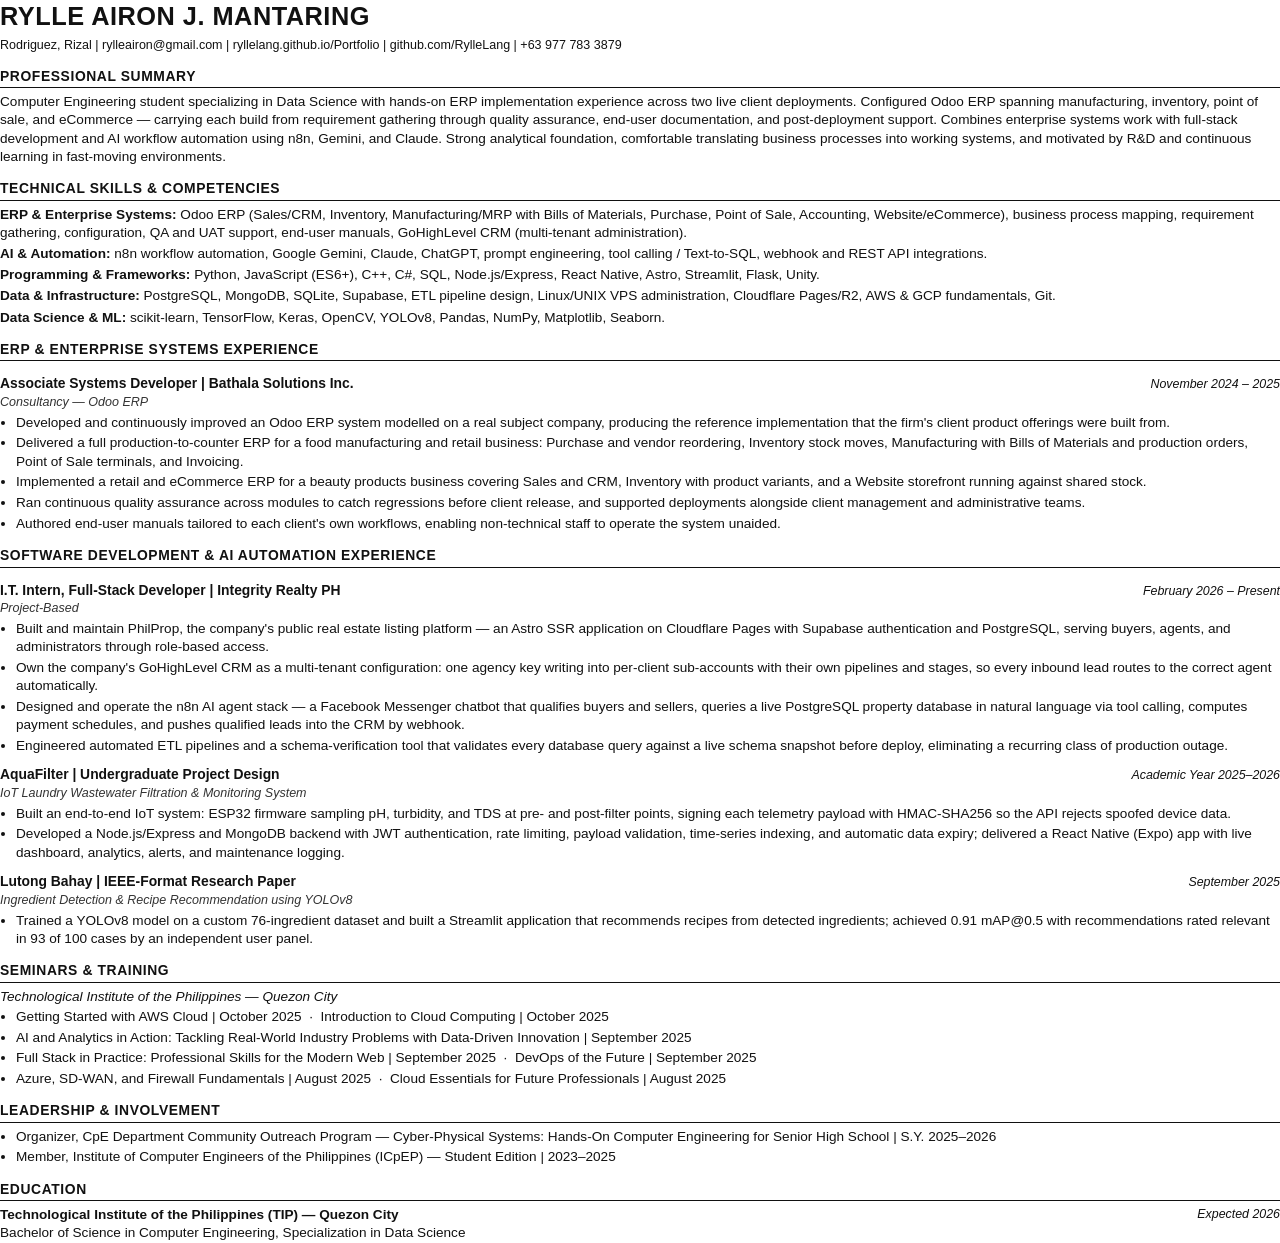
==== resume/resume.html @ 4f1aa137 "Add print-ready resume source One-file HTML resume laid out for Letter print, ready to export as ass" ====
<!DOCTYPE html>
<html lang="en">
<head>
<meta charset="UTF-8" />
<title>Rylle Airon J. Mantaring — Resume</title>
<style>
  @page { size: Letter; margin: 13mm 14mm; }

  * { box-sizing: border-box; }
  body {
    font-family: "Calibri", "Segoe UI", Arial, sans-serif;
    font-size: 10.2pt;
    line-height: 1.34;
    color: #111;
    margin: 0;
    background: #fff;
  }
  a { color: #111; text-decoration: none; }

  h1 {
    font-size: 19pt;
    letter-spacing: 0.5px;
    margin: 0 0 3px;
    text-transform: uppercase;
  }
  .contact { font-size: 9.4pt; margin-bottom: 11px; }

  h2 {
    font-size: 10.4pt;
    text-transform: uppercase;
    letter-spacing: 0.6px;
    margin: 13px 0 5px;
    padding-bottom: 2px;
    border-bottom: 1.1px solid #111;
  }

  h3 { font-size: 10.4pt; margin: 8px 0 1px; }
  h3 .co { font-weight: 600; }
  .role-line {
    display: flex;
    justify-content: space-between;
    gap: 12px;
    align-items: baseline;
  }
  .date { font-size: 9.3pt; font-style: italic; white-space: nowrap; }
  .sub { font-size: 9.4pt; font-style: italic; margin: 0 0 3px; color: #333; }

  ul { margin: 2px 0 0; padding-left: 16px; }
  li { margin-bottom: 2.5px; }
  p { margin: 0 0 4px; }

  .skills p { margin-bottom: 3px; }
  .skills b { font-weight: 700; }

  .edu-line { display: flex; justify-content: space-between; gap: 12px; }
</style>
</head>
<body>

  <h1>Rylle Airon J. Mantaring</h1>
  <div class="contact">
    Rodriguez, Rizal | rylleairon@gmail.com |
    <a href="https://ryllelang.github.io/Portfolio/">ryllelang.github.io/Portfolio</a> |
    <a href="https://github.com/RylleLang">github.com/RylleLang</a> | +63 977 783 3879
  </div>

  <h2>Professional Summary</h2>
  <p>
    Computer Engineering student specializing in Data Science with hands-on ERP implementation
    experience across two live client deployments. Configured Odoo ERP spanning manufacturing,
    inventory, point of sale, and eCommerce &mdash; carrying each build from requirement gathering
    through quality assurance, end-user documentation, and post-deployment support. Combines
    enterprise systems work with full-stack development and AI workflow automation using n8n,
    Gemini, and Claude. Strong analytical foundation, comfortable translating business processes
    into working systems, and motivated by R&amp;D and continuous learning in fast-moving
    environments.
  </p>

  <h2>Technical Skills &amp; Competencies</h2>
  <div class="skills">
    <p><b>ERP &amp; Enterprise Systems:</b> Odoo ERP (Sales/CRM, Inventory, Manufacturing/MRP with
      Bills of Materials, Purchase, Point of Sale, Accounting, Website/eCommerce), business process
      mapping, requirement gathering, configuration, QA and UAT support, end-user manuals,
      GoHighLevel CRM (multi-tenant administration).</p>
    <p><b>AI &amp; Automation:</b> n8n workflow automation, Google Gemini, Claude, ChatGPT, prompt
      engineering, tool calling / Text-to-SQL, webhook and REST API integrations.</p>
    <p><b>Programming &amp; Frameworks:</b> Python, JavaScript (ES6+), C++, C#, SQL, Node.js/Express,
      React Native, Astro, Streamlit, Flask, Unity.</p>
    <p><b>Data &amp; Infrastructure:</b> PostgreSQL, MongoDB, SQLite, Supabase, ETL pipeline design,
      Linux/UNIX VPS administration, Cloudflare Pages/R2, AWS &amp; GCP fundamentals, Git.</p>
    <p><b>Data Science &amp; ML:</b> scikit-learn, TensorFlow, Keras, OpenCV, YOLOv8, Pandas, NumPy,
      Matplotlib, Seaborn.</p>
  </div>

  <h2>ERP &amp; Enterprise Systems Experience</h2>

  <div class="role-line">
    <h3>Associate Systems Developer <span class="co">| Bathala Solutions Inc.</span></h3>
    <span class="date">November 2024 &ndash; 2025</span>
  </div>
  <p class="sub">Consultancy &mdash; Odoo ERP</p>
  <ul>
    <li>Developed and continuously improved an Odoo ERP system modelled on a real subject company,
      producing the reference implementation that the firm's client product offerings were built from.</li>
    <li>Delivered a full production-to-counter ERP for a food manufacturing and retail business:
      Purchase and vendor reordering, Inventory stock moves, Manufacturing with Bills of Materials and
      production orders, Point of Sale terminals, and Invoicing.</li>
    <li>Implemented a retail and eCommerce ERP for a beauty products business covering Sales and CRM,
      Inventory with product variants, and a Website storefront running against shared stock.</li>
    <li>Ran continuous quality assurance across modules to catch regressions before client release, and
      supported deployments alongside client management and administrative teams.</li>
    <li>Authored end-user manuals tailored to each client's own workflows, enabling non-technical staff
      to operate the system unaided.</li>
  </ul>

  <h2>Software Development &amp; AI Automation Experience</h2>

  <div class="role-line">
    <h3>I.T. Intern, Full-Stack Developer <span class="co">| Integrity Realty PH</span></h3>
    <span class="date">February 2026 &ndash; Present</span>
  </div>
  <p class="sub">Project-Based</p>
  <ul>
    <li>Built and maintain PhilProp, the company's public real estate listing platform &mdash; an Astro
      SSR application on Cloudflare Pages with Supabase authentication and PostgreSQL, serving buyers,
      agents, and administrators through role-based access.</li>
    <li>Own the company's GoHighLevel CRM as a multi-tenant configuration: one agency key writing into
      per-client sub-accounts with their own pipelines and stages, so every inbound lead routes to the
      correct agent automatically.</li>
    <li>Designed and operate the n8n AI agent stack &mdash; a Facebook Messenger chatbot that qualifies
      buyers and sellers, queries a live PostgreSQL property database in natural language via tool
      calling, computes payment schedules, and pushes qualified leads into the CRM by webhook.</li>
    <li>Engineered automated ETL pipelines and a schema-verification tool that validates every database
      query against a live schema snapshot before deploy, eliminating a recurring class of production outage.</li>
  </ul>

  <div class="role-line">
    <h3>AquaFilter <span class="co">| Undergraduate Project Design</span></h3>
    <span class="date">Academic Year 2025&ndash;2026</span>
  </div>
  <p class="sub">IoT Laundry Wastewater Filtration &amp; Monitoring System</p>
  <ul>
    <li>Built an end-to-end IoT system: ESP32 firmware sampling pH, turbidity, and TDS at pre- and
      post-filter points, signing each telemetry payload with HMAC-SHA256 so the API rejects spoofed
      device data.</li>
    <li>Developed a Node.js/Express and MongoDB backend with JWT authentication, rate limiting, payload
      validation, time-series indexing, and automatic data expiry; delivered a React Native (Expo) app
      with live dashboard, analytics, alerts, and maintenance logging.</li>
  </ul>

  <div class="role-line">
    <h3>Lutong Bahay <span class="co">| IEEE-Format Research Paper</span></h3>
    <span class="date">September 2025</span>
  </div>
  <p class="sub">Ingredient Detection &amp; Recipe Recommendation using YOLOv8</p>
  <ul>
    <li>Trained a YOLOv8 model on a custom 76-ingredient dataset and built a Streamlit application that
      recommends recipes from detected ingredients; achieved 0.91 mAP@0.5 with recommendations rated
      relevant in 93 of 100 cases by an independent user panel.</li>
  </ul>

  <h2>Seminars &amp; Training</h2>
  <p style="margin-bottom:2px;"><i>Technological Institute of the Philippines &mdash; Quezon City</i></p>
  <ul>
    <li>Getting Started with AWS Cloud | October 2025 &nbsp;&middot;&nbsp; Introduction to Cloud Computing | October 2025</li>
    <li>AI and Analytics in Action: Tackling Real-World Industry Problems with Data-Driven Innovation | September 2025</li>
    <li>Full Stack in Practice: Professional Skills for the Modern Web | September 2025 &nbsp;&middot;&nbsp; DevOps of the Future | September 2025</li>
    <li>Azure, SD-WAN, and Firewall Fundamentals | August 2025 &nbsp;&middot;&nbsp; Cloud Essentials for Future Professionals | August 2025</li>
  </ul>

  <h2>Leadership &amp; Involvement</h2>
  <ul>
    <li>Organizer, CpE Department Community Outreach Program &mdash; Cyber-Physical Systems: Hands-On
      Computer Engineering for Senior High School | S.Y. 2025&ndash;2026</li>
    <li>Member, Institute of Computer Engineers of the Philippines (ICpEP) &mdash; Student Edition |
      2023&ndash;2025</li>
  </ul>

  <h2>Education</h2>
  <div class="edu-line">
    <div>
      <b>Technological Institute of the Philippines (TIP) &mdash; Quezon City</b><br />
      Bachelor of Science in Computer Engineering, Specialization in Data Science
    </div>
    <span class="date">Expected 2026</span>
  </div>

</body>
</html>
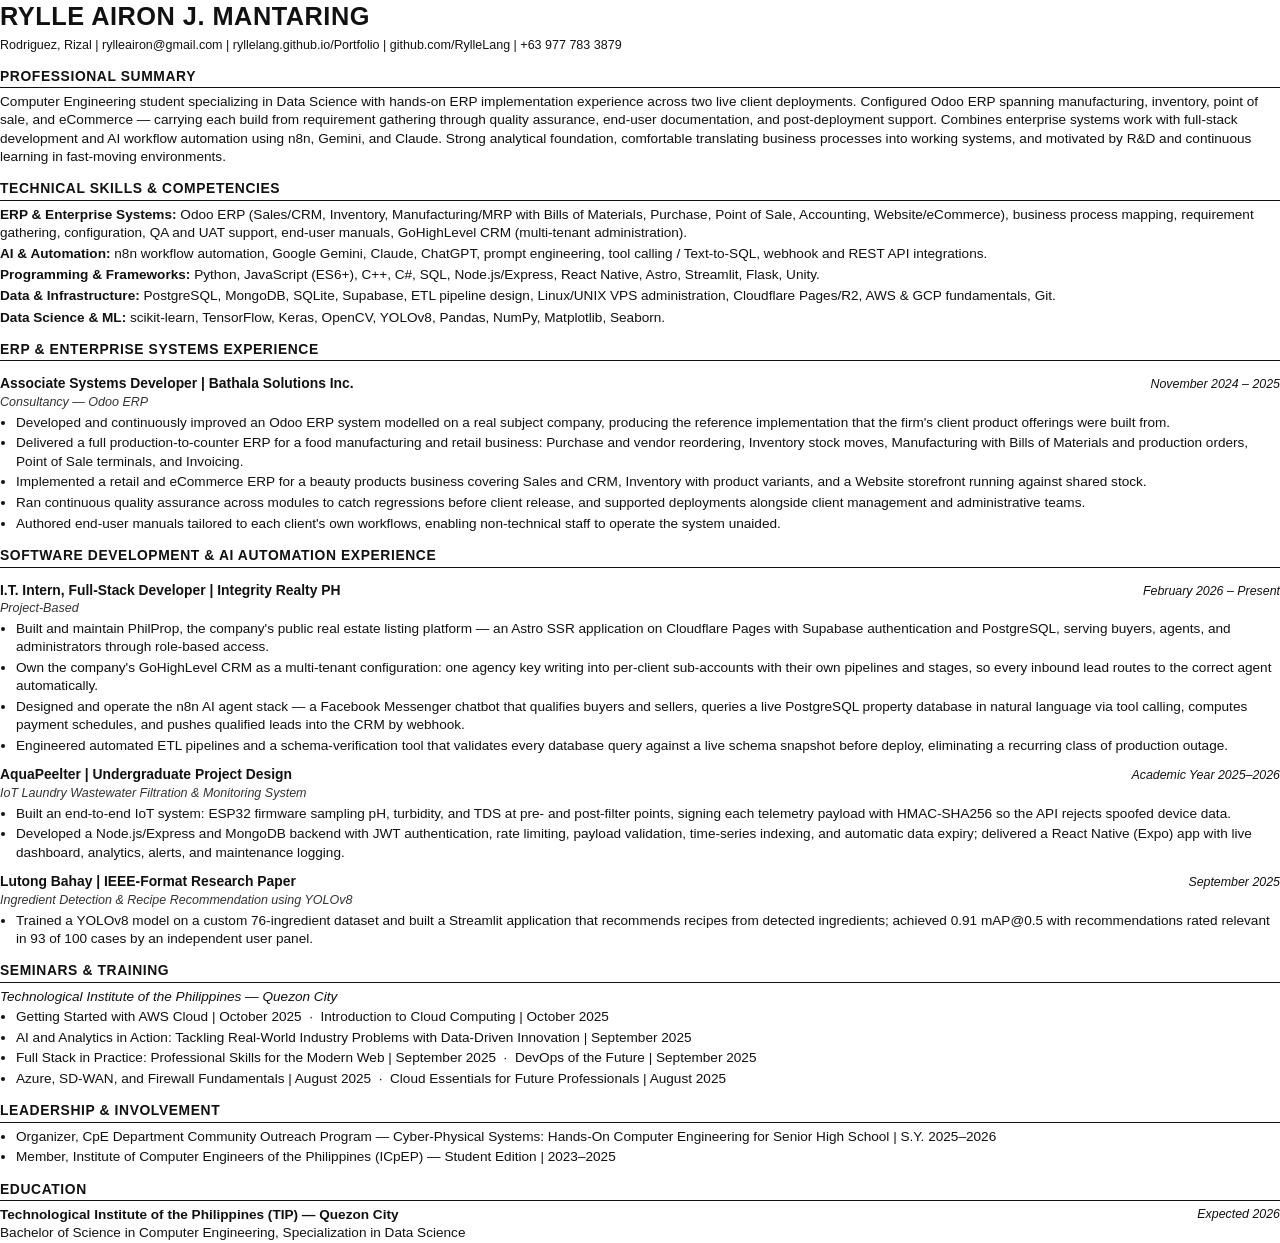
==== commit 029d2461: "Use real screenshots for the thesis and CRM cards Replaces both SVG diagrams with actual captures:  " ====
--- a/resume/resume.html
+++ b/resume/resume.html
@@ -135,7 +135,7 @@
   </ul>
 
   <div class="role-line">
-    <h3>AquaFilter <span class="co">| Undergraduate Project Design</span></h3>
+    <h3>AquaPeelter <span class="co">| Undergraduate Project Design</span></h3>
     <span class="date">Academic Year 2025&ndash;2026</span>
   </div>
   <p class="sub">IoT Laundry Wastewater Filtration &amp; Monitoring System</p>
